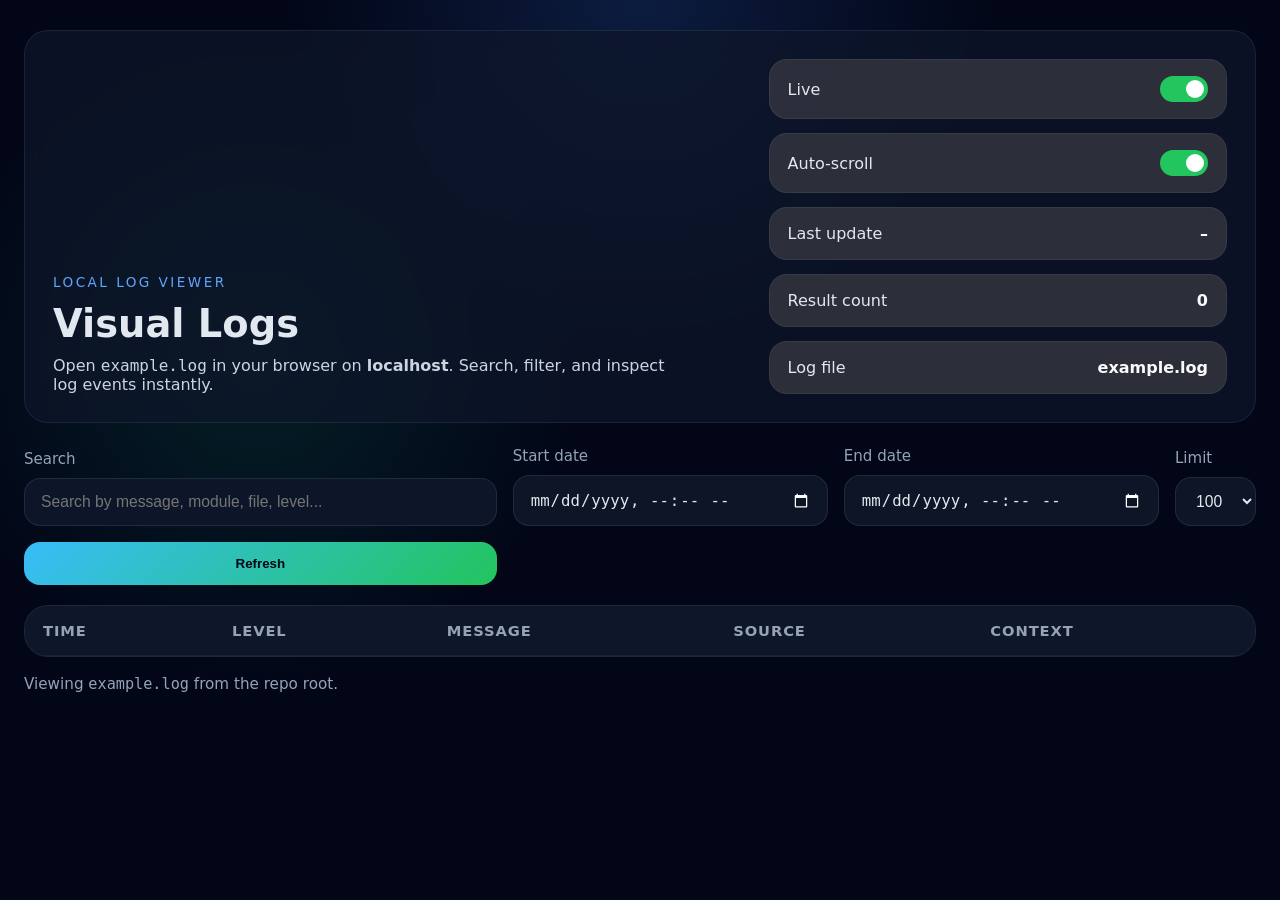
==== tubelight/static/index.html @ 9e1781bf "move to tubelight" ====
<!DOCTYPE html>
<html lang="en">

<head>
    <meta charset="UTF-8" />
    <meta name="viewport" content="width=device-width, initial-scale=1.0" />
    <title>Visual Logs</title>
    <link rel="stylesheet" href="/static/app.css" />
</head>

<body>
    <div class="app-shell">
        <header class="hero">
            <div>
                <p class="eyebrow">Local Log Viewer</p>
                <h1>Visual Logs</h1>
                <p class="description">Open <code>example.log</code> in your browser on <strong>localhost</strong>.
                    Search, filter, and inspect log events instantly.</p>
            </div>
            <div class="status-panel">
                <div class="status-row"><span>Live</span><label class="toggle"><input id="liveToggle" type="checkbox"
                            checked /><span class="slider"></span></label></div>
                <div class="status-row"><span>Auto-scroll</span><label class="toggle"><input id="autoScrollToggle"
                            type="checkbox" checked /><span class="slider"></span></label></div>
                <div class="status-row"><span>Last update</span><strong id="updatedAt">–</strong></div>
                <div class="status-row"><span>Result count</span><strong id="recordCount">0</strong></div>
                <div class="status-row"><span>Log file</span><strong id="logPath">example.log</strong></div>
            </div>
        </header>

        <section class="controls">
            <div class="control-group">
                <label for="queryInput">Search</label>
                <input id="queryInput" type="search" placeholder="Search by message, module, file, level..." />
            </div>
            <div class="control-group">
                <label for="startDateInput">Start date</label>
                <input id="startDateInput" type="datetime-local" />
            </div>
            <div class="control-group">
                <label for="endDateInput">End date</label>
                <input id="endDateInput" type="datetime-local" />
            </div>
            <div class="control-group small">
                <label for="limitSelect">Limit</label>
                <select id="limitSelect">
                    <option value="50">50</option>
                    <option value="100" selected>100</option>
                    <option value="250">250</option>
                    <option value="500">500</option>
                </select>
            </div>
            <button id="refreshButton" class="primary">Refresh</button>
        </section>

        <section class="table-shell">
            <table>
                <thead>
                    <tr>
                        <th>Time</th>
                        <th>Level</th>
                        <th>Message</th>
                        <th>Source</th>
                        <th>Context</th>
                    </tr>
                </thead>
                <tbody id="logTableBody"></tbody>
            </table>
        </section>

        <div class="footer">
            <p>Viewing <code>example.log</code> from the repo root.</p>
        </div>
    </div>
    <script src="/static/app.js"></script>
</body>

</html>
---- static/app.css ----
:root {
  color-scheme: dark;
  font-family: Inter, ui-sans-serif, system-ui, -apple-system, BlinkMacSystemFont, "Segoe UI", sans-serif;
  background: #0f172a;
  color: #e2e8f0;
}

* {
  box-sizing: border-box;
}

body {
  margin: 0;
  min-height: 100vh;
  background: radial-gradient(circle at top, rgba(59, 130, 246, 0.18), transparent 32%),
    radial-gradient(circle at 20% 40%, rgba(16, 185, 129, 0.14), transparent 28%),
    #020617;
}

.app-shell {
  max-width: 1300px;
  margin: 0 auto;
  padding: 30px 24px 40px;
}

.hero {
  display: grid;
  grid-template-columns: 1.5fr 1fr;
  gap: 28px;
  align-items: end;
  padding: 28px;
  margin-bottom: 24px;
  background: rgba(15, 23, 42, 0.72);
  border: 1px solid rgba(148, 163, 184, 0.12);
  border-radius: 24px;
  backdrop-filter: blur(12px);
}

.eyebrow {
  font-size: 0.85rem;
  letter-spacing: 0.18em;
  text-transform: uppercase;
  color: #60a5fa;
  margin: 0 0 14px;
}

.hero h1 {
  font-size: clamp(2rem, 3vw, 3.1rem);
  margin: 0 0 12px;
  line-height: 1.05;
}

.description {
  font-size: 1rem;
  color: #cbd5e1;
  margin: 0;
  max-width: 620px;
}

.status-panel {
  display: grid;
  gap: 14px;
}

.status-row {
  display: flex;
  justify-content: space-between;
  align-items: center;
  gap: 12px;
  padding: 16px 18px;
  border-radius: 18px;
  background: rgba(63, 63, 70, 0.65);
  border: 1px solid rgba(148, 163, 184, 0.1);
}

.status-row strong {
  color: #f8fafc;
}

.toggle {
  position: relative;
  display: inline-block;
  width: 48px;
  height: 26px;
}

.toggle input {
  opacity: 0;
  width: 0;
  height: 0;
}

.slider {
  position: absolute;
  inset: 0;
  cursor: pointer;
  background: rgba(148, 163, 184, 0.2);
  border-radius: 999px;
  transition: background 0.2s ease;
}

.slider::before {
  content: "";
  position: absolute;
  left: 4px;
  top: 4px;
  width: 18px;
  height: 18px;
  border-radius: 50%;
  background: #fff;
  transition: transform 0.2s ease;
}

.toggle input:checked + .slider {
  background: #22c55e;
}

.toggle input:checked + .slider::before {
  transform: translateX(22px);
}

.controls {
  display: grid;
  grid-template-columns: minmax(0, 1.5fr) minmax(240px, 1fr) minmax(160px, 1fr) auto;
  gap: 16px;
  align-items: end;
  margin-bottom: 20px;
}

.control-group {
  display: grid;
  gap: 10px;
}

.control-group.small {
  max-width: 160px;
}

.control-group label {
  font-size: 0.94rem;
  color: #94a3b8;
}

.control-group input,
.control-group select {
  width: 100%;
  padding: 14px 16px;
  border-radius: 16px;
  border: 1px solid rgba(148, 163, 184, 0.15);
  background: rgba(15, 23, 42, 0.92);
  color: #e2e8f0;
  font-size: 0.98rem;
}

button.primary {
  padding: 14px 24px;
  border: none;
  border-radius: 16px;
  background: linear-gradient(135deg, #38bdf8 0%, #22c55e 100%);
  color: #020617;
  font-weight: 700;
  cursor: pointer;
}

button.primary:hover {
  filter: brightness(1.05);
}

.table-shell {
  overflow: auto;
  border-radius: 24px;
  border: 1px solid rgba(148, 163, 184, 0.14);
  background: rgba(15, 23, 42, 0.82);
}

table {
  width: 100%;
  border-collapse: collapse;
}

thead {
  background: rgba(15, 23, 42, 0.88);
}

th,
td {
  padding: 16px 18px;
  text-align: left;
  border-bottom: 1px solid rgba(148, 163, 184, 0.08);
}

th {
  font-size: 0.92rem;
  text-transform: uppercase;
  letter-spacing: 0.06em;
  color: #94a3b8;
}

tbody tr:hover {
  background: rgba(56, 189, 248, 0.06);
}

.level-chip {
  display: inline-flex;
  align-items: center;
  gap: 8px;
  padding: 8px 12px;
  border-radius: 999px;
  font-size: 0.86rem;
  font-weight: 700;
  white-space: nowrap;
}

.level-chip.debug {
  background: rgba(125, 211, 252, 0.16);
  color: #7dd3fc;
}

.level-chip.info {
  background: rgba(56, 189, 248, 0.18);
  color: #38bdf8;
}

.level-chip.success {
  background: rgba(34, 197, 94, 0.18);
  color: #86efac;
}

.level-chip.warning {
  background: rgba(251, 191, 36, 0.18);
  color: #facc15;
}

.level-chip.error {
  background: rgba(248, 113, 113, 0.18);
  color: #f87171;
}

.level-chip.critical {
  background: rgba(248, 113, 113, 0.22);
  color: #fee2e2;
}

.level-chip.unknown {
  background: rgba(148, 163, 184, 0.18);
  color: #cbd5e1;
}

.source,
.context {
  color: #cbd5e1;
  font-size: 0.94rem;
}

.source strong,
.context strong {
  color: #f8fafc;
}

.footer {
  margin-top: 18px;
  color: #94a3b8;
  font-size: 0.95rem;
}

@media (max-width: 900px) {
  .hero,
  .controls {
    grid-template-columns: 1fr;
  }
}

@media (max-width: 640px) {
  body {
    padding-bottom: 24px;
  }
  th,
  td {
    padding: 14px 12px;
  }
}
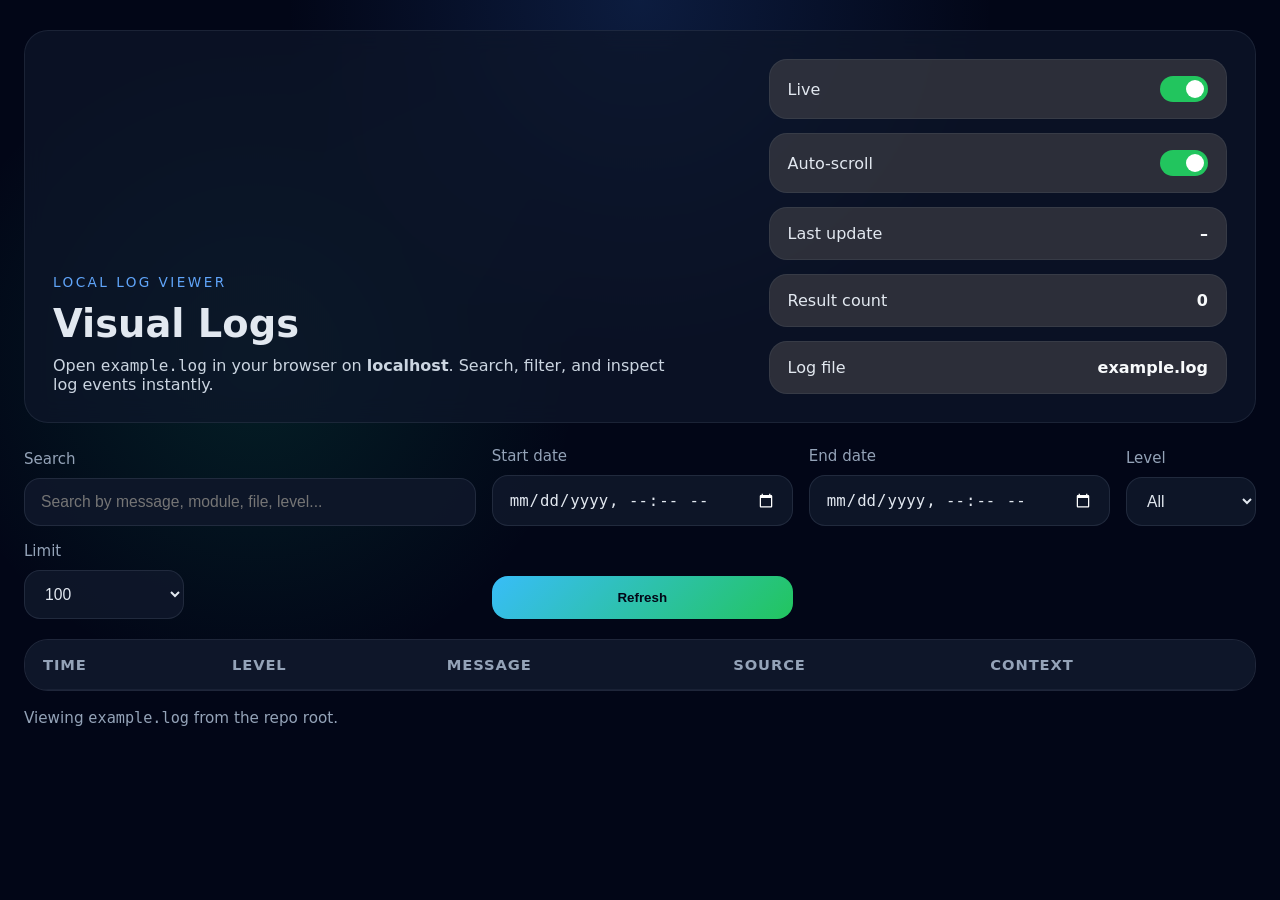
==== commit a3180069: "fix missing stuff" ====
--- a/tubelight/static/index.html
+++ b/tubelight/static/index.html
@@ -42,6 +42,18 @@
                 <input id="endDateInput" type="datetime-local" />
             </div>
             <div class="control-group small">
+                <label for="levelSelect">Level</label>
+                <select id="levelSelect">
+                    <option value="">All</option>
+                    <option value="DEBUG">DEBUG</option>
+                    <option value="INFO">INFO</option>
+                    <option value="SUCCESS">SUCCESS</option>
+                    <option value="WARNING">WARNING</option>
+                    <option value="ERROR">ERROR</option>
+                    <option value="CRITICAL">CRITICAL</option>
+                </select>
+            </div>
+            <div class="control-group small">
                 <label for="limitSelect">Limit</label>
                 <select id="limitSelect">
                     <option value="50">50</option>
@@ -72,7 +84,7 @@
             <p>Viewing <code>example.log</code> from the repo root.</p>
         </div>
     </div>
-    <script src="/static/app.js"></script>
+    <script defer src="/static/app.js"></script>
 </body>
 
 </html>
